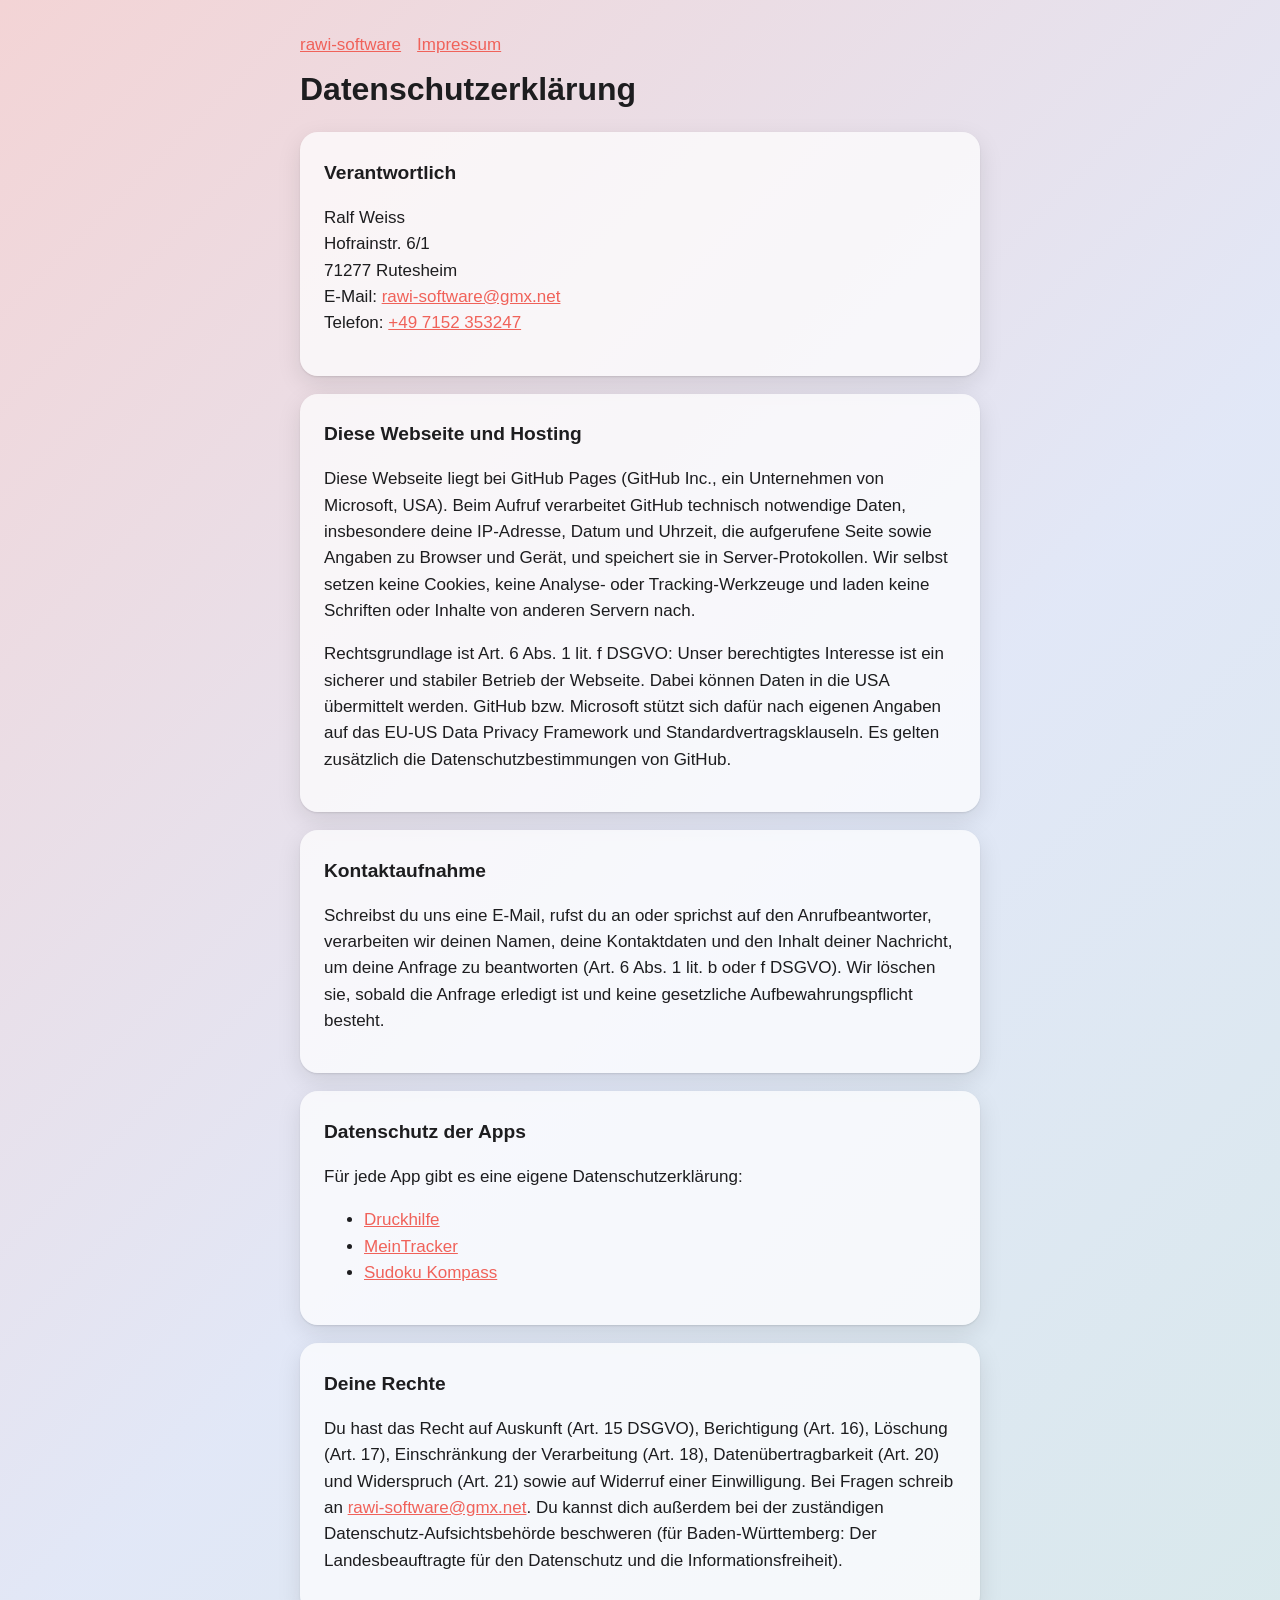
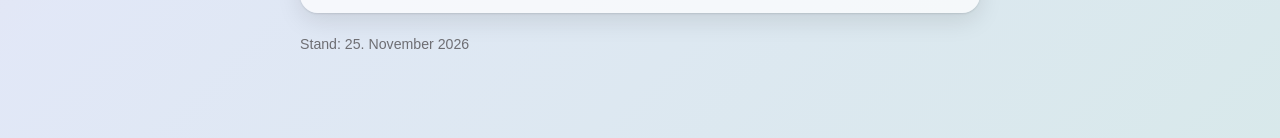
==== datenschutz.html @ cb5c1e41 "Hauptseite: Datenschutzerklärung ergänzt und verlinkt" ====
<!doctype html><html lang="de"><head><meta charset="utf-8"><meta name="viewport" content="width=device-width,initial-scale=1">
<title>rawi-software – Datenschutz</title><link rel="stylesheet" href="stil.css"></head><body><main>
<nav><a href="./">rawi-software</a><a href="impressum.html">Impressum</a></nav>
<h1>Datenschutzerklärung</h1>
<div class="karte"><h2>Verantwortlich</h2>
<p>Ralf Weiss<br>Hofrainstr. 6/1<br>71277 Rutesheim<br>E-Mail: <a href="mailto:rawi-software@gmx.net">rawi-software@gmx.net</a><br>Telefon: <a href="tel:+497152353247">+49 7152 353247</a></p></div>
<div class="karte"><h2>Diese Webseite und Hosting</h2>
<p>Diese Webseite liegt bei GitHub Pages (GitHub Inc., ein Unternehmen von Microsoft, USA). Beim Aufruf verarbeitet GitHub technisch notwendige Daten, insbesondere deine IP-Adresse, Datum und Uhrzeit, die aufgerufene Seite sowie Angaben zu Browser und Gerät, und speichert sie in Server-Protokollen. Wir selbst setzen keine Cookies, keine Analyse- oder Tracking-Werkzeuge und laden keine Schriften oder Inhalte von anderen Servern nach.</p>
<p>Rechtsgrundlage ist Art. 6 Abs. 1 lit. f DSGVO: Unser berechtigtes Interesse ist ein sicherer und stabiler Betrieb der Webseite. Dabei können Daten in die USA übermittelt werden. GitHub bzw. Microsoft stützt sich dafür nach eigenen Angaben auf das EU-US Data Privacy Framework und Standardvertragsklauseln. Es gelten zusätzlich die Datenschutzbestimmungen von GitHub.</p></div>
<div class="karte"><h2>Kontaktaufnahme</h2>
<p>Schreibst du uns eine E-Mail, rufst du an oder sprichst auf den Anrufbeantworter, verarbeiten wir deinen Namen, deine Kontaktdaten und den Inhalt deiner Nachricht, um deine Anfrage zu beantworten (Art. 6 Abs. 1 lit. b oder f DSGVO). Wir löschen sie, sobald die Anfrage erledigt ist und keine gesetzliche Aufbewahrungspflicht besteht.</p></div>
<div class="karte"><h2>Datenschutz der Apps</h2>
<p>Für jede App gibt es eine eigene Datenschutzerklärung:</p>
<ul><li><a href="druckhilfe/datenschutz.html">Druckhilfe</a></li>
<li><a href="meintracker/datenschutz.html">MeinTracker</a></li>
<li><a href="sudokukompass/datenschutz.html">Sudoku Kompass</a></li></ul></div>
<div class="karte"><h2>Deine Rechte</h2>
<p>Du hast das Recht auf Auskunft (Art. 15 DSGVO), Berichtigung (Art. 16), Löschung (Art. 17), Einschränkung der Verarbeitung (Art. 18), Datenübertragbarkeit (Art. 20) und Widerspruch (Art. 21) sowie auf Widerruf einer Einwilligung. Bei Fragen schreib an <a href="mailto:rawi-software@gmx.net">rawi-software@gmx.net</a>. Du kannst dich außerdem bei der zuständigen Datenschutz-Aufsichtsbehörde beschweren (für Baden-Württemberg: Der Landesbeauftragte für den Datenschutz und die Informationsfreiheit).</p></div>
<p><small>Stand: 25. November 2026</small></p>
</main></body></html>
---- stil.css ----
:root{--rot:#f0625a;--blau:#5b8def;--tuerkis:#2fa39b}
*{box-sizing:border-box}
body{margin:0;font:17px/1.55 -apple-system,BlinkMacSystemFont,"Segoe UI",Helvetica,Arial,sans-serif;color:#1d1d1f;
 background:linear-gradient(135deg,rgba(240,98,90,.22),rgba(91,141,239,.12) 55%,rgba(47,163,155,.14)),#f4f4f8;min-height:100vh}
main{max-width:720px;margin:0 auto;padding:32px 20px 64px}
.karte{background:rgba(255,255,255,.72);border-radius:18px;padding:22px 24px;margin:18px 0;
 box-shadow:0 1px 2px rgba(0,0,0,.10),0 8px 24px rgba(0,0,0,.10)}
h1{font-size:2rem;margin:.2em 0 .4em}h2{font-size:1.2rem;margin:.2em 0 .5em}
a{color:var(--rot)}nav a{margin-right:16px}
.offen{background:#fff3cd;padding:0 .3em;border-radius:4px}
small{color:#6e6e73}
@media(prefers-color-scheme:dark){body{color:#f5f5f7;background:linear-gradient(135deg,rgba(240,98,90,.25),rgba(91,141,239,.14) 55%,rgba(47,163,155,.16)),#1c1c1e}
 .karte{background:rgba(44,44,46,.75)}small{color:#a1a1a6}.offen{background:#5a4a10}}
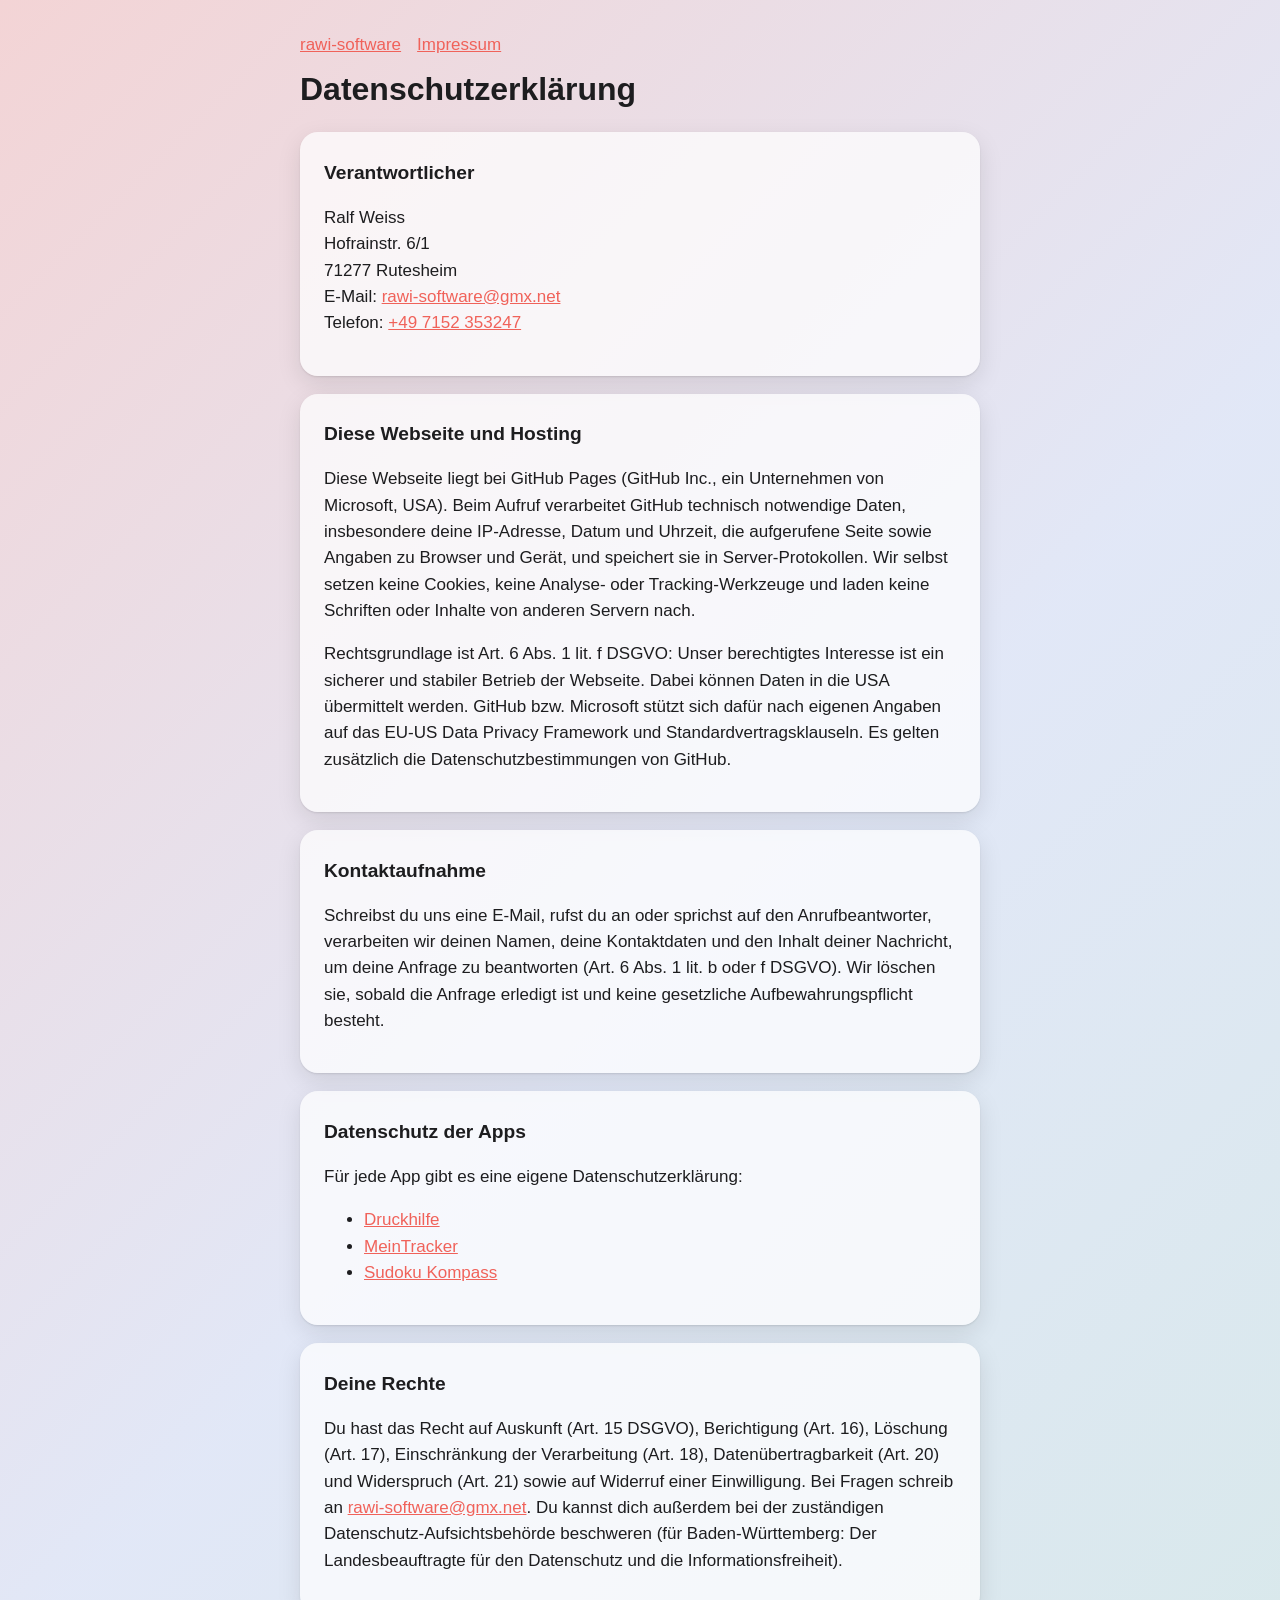
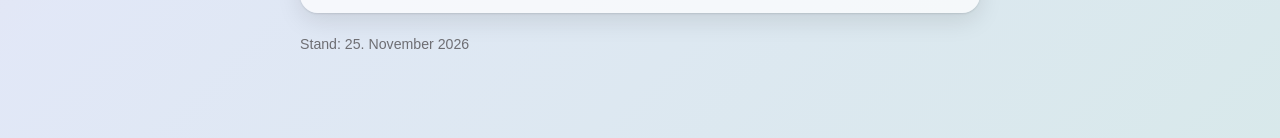
==== commit eb628728: "Hauptseite Datenschutz: Überschrift vereinheitlicht" ====
--- a/datenschutz.html
+++ b/datenschutz.html
@@ -2,7 +2,7 @@
 <title>rawi-software – Datenschutz</title><link rel="stylesheet" href="stil.css"></head><body><main>
 <nav><a href="./">rawi-software</a><a href="impressum.html">Impressum</a></nav>
 <h1>Datenschutzerklärung</h1>
-<div class="karte"><h2>Verantwortlich</h2>
+<div class="karte"><h2>Verantwortlicher</h2>
 <p>Ralf Weiss<br>Hofrainstr. 6/1<br>71277 Rutesheim<br>E-Mail: <a href="mailto:rawi-software@gmx.net">rawi-software@gmx.net</a><br>Telefon: <a href="tel:+497152353247">+49 7152 353247</a></p></div>
 <div class="karte"><h2>Diese Webseite und Hosting</h2>
 <p>Diese Webseite liegt bei GitHub Pages (GitHub Inc., ein Unternehmen von Microsoft, USA). Beim Aufruf verarbeitet GitHub technisch notwendige Daten, insbesondere deine IP-Adresse, Datum und Uhrzeit, die aufgerufene Seite sowie Angaben zu Browser und Gerät, und speichert sie in Server-Protokollen. Wir selbst setzen keine Cookies, keine Analyse- oder Tracking-Werkzeuge und laden keine Schriften oder Inhalte von anderen Servern nach.</p>
